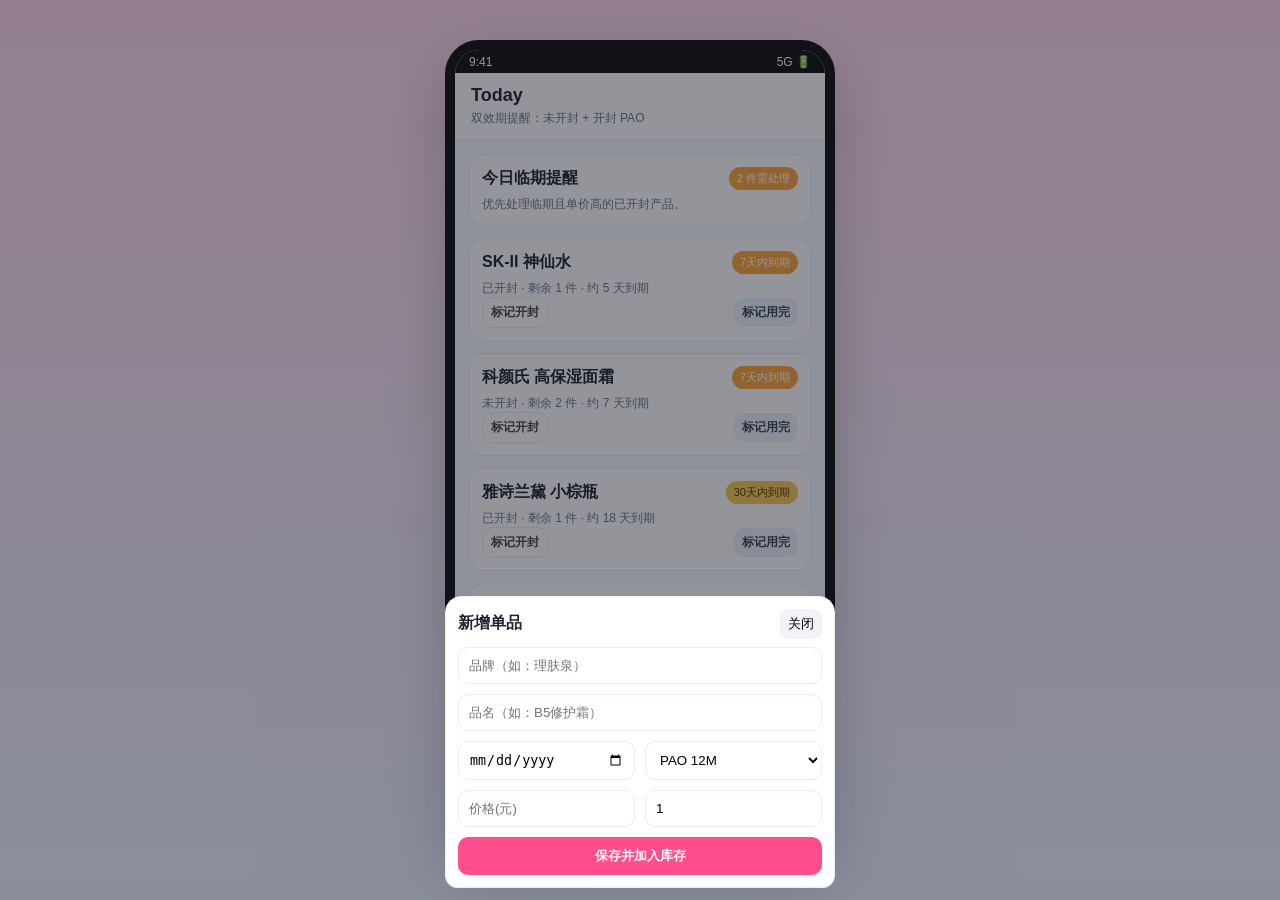
==== mobile_preview.html @ 78431a1c "Auto-open add-item modal on page load for faster interaction testing" ====
<!doctype html>
<html lang="zh-CN">
<head>
  <meta charset="UTF-8" />
  <meta name="viewport" content="width=device-width, initial-scale=1" />
  <title>美妆囤货效期管理 - 可交互预览</title>
  <style>
    :root{--bg:#f6f7fb;--card:#fff;--text:#1f2430;--muted:#697286;--pri:#ff4d8d;--line:#e9edf5;--warn:#ffa439;--danger:#ff4b55}
    *{box-sizing:border-box} body{margin:0;font-family:-apple-system,BlinkMacSystemFont,"PingFang SC","Segoe UI",sans-serif;background:linear-gradient(180deg,#ffd7e8,#eef2ff);min-height:100vh;display:grid;place-items:center;padding:20px;color:var(--text)}
    .phone{width:390px;max-width:100%;height:820px;border:10px solid #111;border-radius:34px;background:var(--bg);box-shadow:0 20px 60px rgba(0,0,0,.2);overflow:hidden;display:flex;flex-direction:column}
    .status{height:28px;background:#111;color:#fff;font-size:12px;display:flex;justify-content:space-between;align-items:center;padding:0 14px}
    .header{background:#fff;padding:12px 16px;border-bottom:1px solid var(--line)} .header h1{margin:0;font-size:18px}.header p{margin:4px 0 0;color:var(--muted);font-size:12px}
    .content{flex:1;overflow:auto;padding:14px 14px 90px}.screen.hidden{display:none}
    .card{background:var(--card);border:1px solid var(--line);border-radius:14px;padding:12px;margin-bottom:12px}
    .row{display:flex;justify-content:space-between;gap:8px;align-items:center}.muted{color:var(--muted);font-size:12px;margin:6px 0 0}
    .pill{font-size:11px;border-radius:999px;padding:4px 8px;color:#fff}.p0{background:var(--danger)}.p1{background:var(--warn)}.p2{background:#f7c553;color:#4b3a00}
    .btn{border:0;border-radius:10px;padding:10px 12px;cursor:pointer;font-weight:600;background:var(--pri);color:#fff}.btn.secondary{background:#eef1fa;color:#394355}.btn.ghost{background:#fff;color:#444;border:1px solid var(--line)}.btn.small{padding:6px 8px;font-size:12px}
    form{display:grid;gap:10px} input,select{width:100%;padding:10px;border:1px solid var(--line);border-radius:10px;background:#fff} .grid2{display:grid;grid-template-columns:1fr 1fr;gap:10px}
    .tabs{display:grid;grid-template-columns:repeat(4,1fr);border-top:1px solid var(--line);background:#fff}.tab{border:0;background:transparent;padding:10px 4px 12px;color:#7e879b;cursor:pointer}.tab.active{color:var(--pri);font-weight:700}
    .toast{position:absolute;left:50%;transform:translateX(-50%);bottom:92px;background:#121725;color:#fff;padding:8px 12px;border-radius:999px;font-size:12px;opacity:0;transition:.2s;pointer-events:none}.toast.show{opacity:1}
    .wrap{position:relative;height:100%}
    .modal{position:fixed;inset:0;background:rgba(17,22,34,.45);display:flex;align-items:flex-end;justify-content:center;padding:12px;z-index:20}
    .modal.hidden{display:none}
    .sheet{width:100%;max-width:390px;background:#fff;border-radius:16px 16px 12px 12px;padding:12px;border:1px solid var(--line)}
    .sheet-head{display:flex;justify-content:space-between;align-items:center;margin-bottom:8px}
    .x{border:0;background:#f1f3f8;border-radius:8px;padding:6px 8px;cursor:pointer}
  </style>
</head>
<body>
  <div class="phone">
    <div class="status"><span>9:41</span><span>5G 🔋</span></div>
    <header class="header"><h1 id="title">Today</h1><p id="subtitle">双效期提醒：未开封 + 开封 PAO</p></header>
    <div class="wrap">
      <main class="content">
        <section id="today" class="screen">
          <div class="card"><div class="row"><strong>今日临期提醒</strong><span class="pill p1" id="todayBadge">2 件需处理</span></div><p class="muted">优先处理临期且单价高的已开封产品。</p></div>
          <div id="priorityList"></div>
          <div class="card row"><button class="btn" id="quickAdd">+ 新增单品</button><button class="btn secondary" id="quickOpen">一键标记开封</button></div>
        </section>
        <section id="stock" class="screen hidden"><div id="stockList"></div></section>
        <section id="stats" class="screen hidden">
          <div class="card row"><span>本月预计过期金额</span><strong id="lossValue">¥0</strong></div>
          <div class="card row"><span>库存总件数</span><strong id="countValue">0</strong></div>
          <div class="card row"><span>已开封占比</span><strong id="openRate">0%</strong></div>
        </section>
        <section id="me" class="screen hidden"><div class="card"><strong>提醒策略</strong><p class="muted">未开封：60/30/7天；开封后：30/14/3天。</p><button class="btn ghost small">导出CSV（高级）</button></div></section>
      </main>
      <div class="toast" id="toast"></div>

      <div id="addModal" class="modal hidden" aria-hidden="true">
        <div class="sheet">
          <div class="sheet-head"><strong>新增单品</strong><button class="x" id="closeModal" type="button">关闭</button></div>
          <form id="addForm">
            <input name="brand" placeholder="品牌（如：理肤泉）" required />
            <input name="name" placeholder="品名（如：B5修护霜）" required />
            <div class="grid2"><input name="expiry" type="date" required /><select name="pao"><option value="6">PAO 6M</option><option value="12" selected>PAO 12M</option><option value="24">PAO 24M</option></select></div>
            <div class="grid2"><input name="price" type="number" min="0" placeholder="价格(元)" /><input name="qty" type="number" min="1" value="1" /></div>
            <button class="btn" type="submit">保存并加入库存</button>
          </form>
        </div>
      </div>
    </div>
    <nav class="tabs">
      <button class="tab active" data-target="today">Today</button>
      <button class="tab" data-target="stock">库存</button>
      <button class="tab" data-target="stats">统计</button>
      <button class="tab" data-target="me">我的</button>
    </nav>
  </div>

<script>
(() => {
  const state = {
    items: [
      {id:1,brand:'SK-II',name:'神仙水',days:5,opened:true,price:1540,qty:1},
      {id:2,brand:'雅诗兰黛',name:'小棕瓶',days:18,opened:true,price:980,qty:1},
      {id:3,brand:'科颜氏',name:'高保湿面霜',days:7,opened:false,price:420,qty:2}
    ],
    nextId: 4
  };

  const screens=[...document.querySelectorAll('.screen')];
  const tabs=[...document.querySelectorAll('.tab')];
  const title=document.getElementById('title');
  const subtitle=document.getElementById('subtitle');
  const map={today:['Today','双效期提醒：未开封 + 开封 PAO'],stock:['库存','按状态筛选：未开封 / 已开封 / 临期'],stats:['统计','追踪过期损耗与消耗效率'],me:['我的','提醒策略、导出、会员']};

  const toast=(msg)=>{const t=document.getElementById('toast');t.textContent=msg;t.classList.add('show');setTimeout(()=>t.classList.remove('show'),1400)};

  const level=(d)=>d<=0?'p0':(d<=7?'p1':'p2');
  const levelText=(d)=>d<=0?'已过期':(d<=7?'7天内到期':'30天内到期');

  function openScreen(id){
    screens.forEach(s=>s.classList.toggle('hidden',s.id!==id));
    tabs.forEach(t=>t.classList.toggle('active',t.dataset.target===id));
    title.textContent=map[id][0]; subtitle.textContent=map[id][1];
  }

  const addModal=document.getElementById('addModal');
  const showAddModal=()=>{addModal.classList.remove('hidden'); addModal.setAttribute('aria-hidden','false');};
  const hideAddModal=()=>{addModal.classList.add('hidden'); addModal.setAttribute('aria-hidden','true');};

  function render(){
    const sorted=[...state.items].sort((a,b)=>a.days-b.days||b.price-a.price);
    document.getElementById('priorityList').innerHTML=sorted.slice(0,3).map(i=>`
      <article class="card" data-id="${i.id}">
        <div class="row"><strong>${i.brand} ${i.name}</strong><span class="pill ${level(i.days)}">${levelText(i.days)}</span></div>
        <p class="muted">${i.opened?'已开封':'未开封'} · 剩余 ${i.qty} 件 · 约 ${i.days} 天到期</p>
        <div class="row"><button class="btn ghost small" data-action="open" data-id="${i.id}">标记开封</button><button class="btn secondary small" data-action="used" data-id="${i.id}">标记用完</button></div>
      </article>
    `).join('');

    document.getElementById('stockList').innerHTML=sorted.map(i=>`
      <article class="card row"><div><strong>${i.brand} ${i.name}</strong><p class="muted">${i.opened?'已开封':'未开封'} · ${i.qty} 件 · ¥${i.price}</p></div><span class="pill ${level(i.days)}">${Math.max(i.days,0)}天</span></article>
    `).join('');

    const total=state.items.reduce((s,i)=>s+i.qty,0);
    const opened=state.items.filter(i=>i.opened).length;
    const loss=state.items.filter(i=>i.days<=7).reduce((s,i)=>s+i.price,0);
    document.getElementById('todayBadge').textContent=`${state.items.filter(i=>i.days<=7).length} 件需处理`;
    document.getElementById('lossValue').textContent=`¥${loss}`;
    document.getElementById('countValue').textContent=String(total);
    document.getElementById('openRate').textContent=state.items.length?`${Math.round((opened/state.items.length)*100)}%`:'0%';
  }

  tabs.forEach(t=>t.addEventListener('click',()=>openScreen(t.dataset.target)));

  document.getElementById('priorityList').addEventListener('click',(e)=>{
    const btn=e.target.closest('button[data-action]');
    if(!btn) return;
    const id=Number(btn.dataset.id);
    const idx=state.items.findIndex(i=>i.id===id);
    if(idx<0) return;
    if(btn.dataset.action==='open'){
      state.items[idx].opened=true;
      state.items[idx].days=Math.max(state.items[idx].days-3,1);
      toast(`已标记开封：${state.items[idx].name}`);
    }else{
      const name=state.items[idx].name;
      state.items.splice(idx,1);
      toast(`已记录空瓶：${name}`);
    }
    render();
  });

  document.getElementById('quickAdd').addEventListener('click',showAddModal);
  document.getElementById('closeModal').addEventListener('click',hideAddModal);
  addModal.addEventListener('click',(e)=>{ if(e.target===addModal) hideAddModal(); });
  document.getElementById('quickOpen').addEventListener('click',()=>{
    if(!state.items.length) return toast('暂无库存可操作');
    state.items[0].opened=true; state.items[0].days=Math.max(state.items[0].days-3,1);
    toast(`已标记开封：${state.items[0].name}`); render();
  });

  document.getElementById('addForm').addEventListener('submit',(e)=>{
    e.preventDefault();
    const f=new FormData(e.target);
    state.items.unshift({id:state.nextId++,brand:String(f.get('brand')),name:String(f.get('name')),days:30,opened:false,price:Number(f.get('price')||0),qty:Number(f.get('qty')||1)});
    e.target.reset();
    hideAddModal(); openScreen('today'); render(); toast('保存成功，已加入库存');
  });

  render();
  showAddModal();
})();
</script>
</body>
</html>
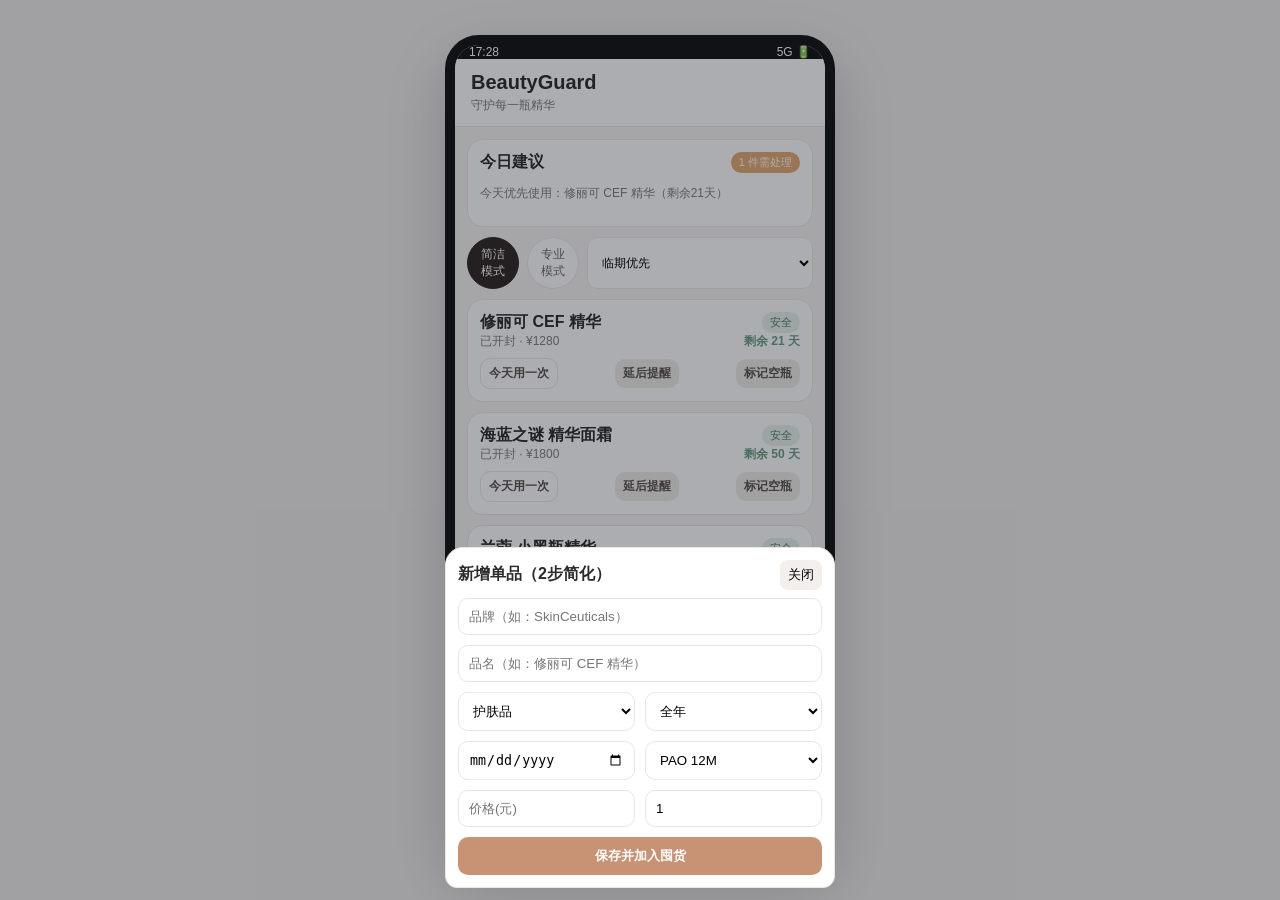
==== commit 4d14f65f: "Enhance interactive prototype with mode toggle, sorting, and action guidance" ====
--- a/mobile_preview.html
+++ b/mobile_preview.html
@@ -3,92 +3,118 @@
 <head>
   <meta charset="UTF-8" />
   <meta name="viewport" content="width=device-width, initial-scale=1" />
-  <title>美妆囤货效期管理 - 可交互预览</title>
+  <title>BeautyGuard - 交互原型 V2</title>
   <style>
-    :root{--bg:#f6f7fb;--card:#fff;--text:#1f2430;--muted:#697286;--pri:#ff4d8d;--line:#e9edf5;--warn:#ffa439;--danger:#ff4b55}
-    *{box-sizing:border-box} body{margin:0;font-family:-apple-system,BlinkMacSystemFont,"PingFang SC","Segoe UI",sans-serif;background:linear-gradient(180deg,#ffd7e8,#eef2ff);min-height:100vh;display:grid;place-items:center;padding:20px;color:var(--text)}
-    .phone{width:390px;max-width:100%;height:820px;border:10px solid #111;border-radius:34px;background:var(--bg);box-shadow:0 20px 60px rgba(0,0,0,.2);overflow:hidden;display:flex;flex-direction:column}
+    :root{--bg:#f7f4f2;--card:#fff;--text:#2b2b2b;--muted:#7f7b78;--pri:#c89274;--line:#ece6e2;--ok:#7dad8f;--warn:#e4a86f;--danger:#e15c52}
+    *{box-sizing:border-box} body{margin:0;font-family:-apple-system,BlinkMacSystemFont,"PingFang SC","Segoe UI",sans-serif;background:#efebe8;min-height:100vh;display:grid;place-items:center;padding:20px;color:var(--text)}
+    .phone{width:390px;max-width:100%;height:830px;border-radius:34px;border:10px solid #111;background:var(--bg);overflow:hidden;display:flex;flex-direction:column;box-shadow:0 24px 60px rgba(0,0,0,.18)}
     .status{height:28px;background:#111;color:#fff;font-size:12px;display:flex;justify-content:space-between;align-items:center;padding:0 14px}
-    .header{background:#fff;padding:12px 16px;border-bottom:1px solid var(--line)} .header h1{margin:0;font-size:18px}.header p{margin:4px 0 0;color:var(--muted);font-size:12px}
-    .content{flex:1;overflow:auto;padding:14px 14px 90px}.screen.hidden{display:none}
-    .card{background:var(--card);border:1px solid var(--line);border-radius:14px;padding:12px;margin-bottom:12px}
-    .row{display:flex;justify-content:space-between;gap:8px;align-items:center}.muted{color:var(--muted);font-size:12px;margin:6px 0 0}
-    .pill{font-size:11px;border-radius:999px;padding:4px 8px;color:#fff}.p0{background:var(--danger)}.p1{background:var(--warn)}.p2{background:#f7c553;color:#4b3a00}
-    .btn{border:0;border-radius:10px;padding:10px 12px;cursor:pointer;font-weight:600;background:var(--pri);color:#fff}.btn.secondary{background:#eef1fa;color:#394355}.btn.ghost{background:#fff;color:#444;border:1px solid var(--line)}.btn.small{padding:6px 8px;font-size:12px}
+    .header{padding:12px 16px;background:#fff;border-bottom:1px solid var(--line)} .header h1{margin:0;font-size:20px}.header p{margin:3px 0 0;color:var(--muted);font-size:12px}
+    .content{flex:1;overflow:auto;padding:12px 12px 90px}.screen.hidden{display:none}
+    .card{background:var(--card);border:1px solid var(--line);border-radius:16px;padding:12px;margin-bottom:10px}
+    .row{display:flex;justify-content:space-between;align-items:center;gap:8px}.muted{color:var(--muted);font-size:12px}.title{font-weight:700;font-size:18px}
+    .pill{font-size:11px;border-radius:999px;padding:3px 8px;background:#f3ece7}.p0{color:#fff;background:var(--danger)}.p1{color:#fff;background:var(--warn)}.p2{background:#e8f1ea;color:#4e7f62}
+    .toolbar{display:flex;gap:8px;margin-bottom:10px}.chip{border:1px solid var(--line);background:#fff;color:#6f6a66;padding:8px 10px;border-radius:999px;font-size:12px;cursor:pointer}.chip.active{background:#2f2624;color:#fff;border-color:#2f2624}
+    .select{border:1px solid var(--line);background:#fff;border-radius:10px;padding:8px 10px;font-size:12px}
+    .prog{height:6px;background:#ece8e5;border-radius:999px;overflow:hidden;margin-top:6px}.bar{height:100%;background:#82ad91}
+    .btn{border:0;border-radius:10px;padding:10px 12px;cursor:pointer;font-weight:600;background:var(--pri);color:#fff}.btn.secondary{background:#f1ece8;color:#5a514b}.btn.ghost{background:#fff;color:#5a514b;border:1px solid var(--line)}.btn.small{padding:6px 8px;font-size:12px}
+    .tabs{display:grid;grid-template-columns:repeat(4,1fr);border-top:1px solid var(--line);background:#fff}.tab{border:0;background:transparent;padding:10px 4px 12px;color:#8a8581;cursor:pointer}.tab.active{color:#704d3b;font-weight:700}
+    .toast{position:absolute;left:50%;transform:translateX(-50%);bottom:92px;background:#151515;color:#fff;padding:8px 12px;border-radius:999px;font-size:12px;opacity:0;transition:.2s;pointer-events:none}.toast.show{opacity:1}
+    .wrap{position:relative;height:100%}
+    .modal{position:fixed;inset:0;background:rgba(17,22,34,.35);display:flex;align-items:flex-end;justify-content:center;padding:12px;z-index:20}.modal.hidden{display:none}
+    .sheet{width:100%;max-width:390px;background:#fff;border-radius:18px 18px 12px 12px;padding:12px;border:1px solid var(--line)}
+    .sheet-head{display:flex;justify-content:space-between;align-items:center;margin-bottom:8px}.x{border:0;background:#f3efec;border-radius:8px;padding:6px 8px;cursor:pointer}
     form{display:grid;gap:10px} input,select{width:100%;padding:10px;border:1px solid var(--line);border-radius:10px;background:#fff} .grid2{display:grid;grid-template-columns:1fr 1fr;gap:10px}
-    .tabs{display:grid;grid-template-columns:repeat(4,1fr);border-top:1px solid var(--line);background:#fff}.tab{border:0;background:transparent;padding:10px 4px 12px;color:#7e879b;cursor:pointer}.tab.active{color:var(--pri);font-weight:700}
-    .toast{position:absolute;left:50%;transform:translateX(-50%);bottom:92px;background:#121725;color:#fff;padding:8px 12px;border-radius:999px;font-size:12px;opacity:0;transition:.2s;pointer-events:none}.toast.show{opacity:1}
-    .wrap{position:relative;height:100%}
-    .modal{position:fixed;inset:0;background:rgba(17,22,34,.45);display:flex;align-items:flex-end;justify-content:center;padding:12px;z-index:20}
-    .modal.hidden{display:none}
-    .sheet{width:100%;max-width:390px;background:#fff;border-radius:16px 16px 12px 12px;padding:12px;border:1px solid var(--line)}
-    .sheet-head{display:flex;justify-content:space-between;align-items:center;margin-bottom:8px}
-    .x{border:0;background:#f1f3f8;border-radius:8px;padding:6px 8px;cursor:pointer}
   </style>
 </head>
 <body>
   <div class="phone">
-    <div class="status"><span>9:41</span><span>5G 🔋</span></div>
-    <header class="header"><h1 id="title">Today</h1><p id="subtitle">双效期提醒：未开封 + 开封 PAO</p></header>
+    <div class="status"><span>17:28</span><span>5G 🔋</span></div>
+    <header class="header"><h1 id="title">BeautyGuard</h1><p id="subtitle">守护每一瓶精华</p></header>
     <div class="wrap">
       <main class="content">
         <section id="today" class="screen">
-          <div class="card"><div class="row"><strong>今日临期提醒</strong><span class="pill p1" id="todayBadge">2 件需处理</span></div><p class="muted">优先处理临期且单价高的已开封产品。</p></div>
+          <div class="card">
+            <div class="row"><strong>今日建议</strong><span class="pill p1" id="todayBadge">0 件需处理</span></div>
+            <p class="muted" id="todayAdvice">优先使用临期且已开封产品，避免浪费。</p>
+          </div>
+
+          <div class="toolbar">
+            <button class="chip active" data-mode="simple">简洁模式</button>
+            <button class="chip" data-mode="pro">专业模式</button>
+            <select id="sortBy" class="select">
+              <option value="expiry">临期优先</option>
+              <option value="price">价格优先</option>
+              <option value="recent">最近开封</option>
+            </select>
+          </div>
+
           <div id="priorityList"></div>
           <div class="card row"><button class="btn" id="quickAdd">+ 新增单品</button><button class="btn secondary" id="quickOpen">一键标记开封</button></div>
         </section>
+
         <section id="stock" class="screen hidden"><div id="stockList"></div></section>
+
         <section id="stats" class="screen hidden">
           <div class="card row"><span>本月预计过期金额</span><strong id="lossValue">¥0</strong></div>
           <div class="card row"><span>库存总件数</span><strong id="countValue">0</strong></div>
           <div class="card row"><span>已开封占比</span><strong id="openRate">0%</strong></div>
+          <div class="card row"><span>本月已规避浪费</span><strong id="savedValue">¥0</strong></div>
         </section>
-        <section id="me" class="screen hidden"><div class="card"><strong>提醒策略</strong><p class="muted">未开封：60/30/7天；开封后：30/14/3天。</p><button class="btn ghost small">导出CSV（高级）</button></div></section>
+
+        <section id="me" class="screen hidden">
+          <div class="card"><strong>提醒策略</strong><p class="muted">P0 强提醒；P1 每日一次；P2 每周一次；P3 仅站内。</p><button class="btn ghost small">导出 CSV（高级）</button></div>
+        </section>
       </main>
       <div class="toast" id="toast"></div>
 
       <div id="addModal" class="modal hidden" aria-hidden="true">
         <div class="sheet">
-          <div class="sheet-head"><strong>新增单品</strong><button class="x" id="closeModal" type="button">关闭</button></div>
+          <div class="sheet-head"><strong>新增单品（2步简化）</strong><button class="x" id="closeModal" type="button">关闭</button></div>
           <form id="addForm">
-            <input name="brand" placeholder="品牌（如：理肤泉）" required />
-            <input name="name" placeholder="品名（如：B5修护霜）" required />
+            <input name="brand" placeholder="品牌（如：SkinCeuticals）" required />
+            <input name="name" placeholder="品名（如：修丽可 CEF 精华）" required />
+            <div class="grid2"><select name="category"><option>护肤品</option><option>彩妆</option><option>防晒</option></select><select name="season"><option value="all">全年</option><option value="summer">夏季</option><option value="winter">冬季</option></select></div>
             <div class="grid2"><input name="expiry" type="date" required /><select name="pao"><option value="6">PAO 6M</option><option value="12" selected>PAO 12M</option><option value="24">PAO 24M</option></select></div>
             <div class="grid2"><input name="price" type="number" min="0" placeholder="价格(元)" /><input name="qty" type="number" min="1" value="1" /></div>
-            <button class="btn" type="submit">保存并加入库存</button>
+            <button class="btn" type="submit">保存并加入囤货</button>
           </form>
         </div>
       </div>
     </div>
+
     <nav class="tabs">
-      <button class="tab active" data-target="today">Today</button>
-      <button class="tab" data-target="stock">库存</button>
-      <button class="tab" data-target="stats">统计</button>
-      <button class="tab" data-target="me">我的</button>
+      <button class="tab active" data-target="today">囤货</button>
+      <button class="tab" data-target="stock">使用</button>
+      <button class="tab" data-target="stats">空瓶</button>
+      <button class="tab" data-target="me">设置</button>
     </nav>
   </div>
 
 <script>
 (() => {
   const state = {
-    items: [
-      {id:1,brand:'SK-II',name:'神仙水',days:5,opened:true,price:1540,qty:1},
-      {id:2,brand:'雅诗兰黛',name:'小棕瓶',days:18,opened:true,price:980,qty:1},
-      {id:3,brand:'科颜氏',name:'高保湿面霜',days:7,opened:false,price:420,qty:2}
+    mode:'simple',
+    items:[
+      {id:1,brand:'修丽可',name:'CEF 精华',days:21,opened:true,price:1280,qty:1,pao:6,unopenedDays:80,lastUsed:1,season:'all'},
+      {id:2,brand:'兰蔻',name:'小黑瓶精华',days:59,opened:true,price:980,qty:1,pao:6,unopenedDays:120,lastUsed:2,season:'all'},
+      {id:3,brand:'海蓝之谜',name:'精华面霜',days:50,opened:true,price:1800,qty:1,pao:12,unopenedDays:310,lastUsed:3,season:'winter'},
+      {id:4,brand:'YSL',name:'恒久粉底液',days:64,opened:false,price:620,qty:1,pao:12,unopenedDays:240,lastUsed:999,season:'all'}
     ],
-    nextId: 4
+    nextId:5
   };
 
   const screens=[...document.querySelectorAll('.screen')];
   const tabs=[...document.querySelectorAll('.tab')];
+  const modeChips=[...document.querySelectorAll('[data-mode]')];
+  const sortBy=document.getElementById('sortBy');
+  const toast=(msg)=>{const t=document.getElementById('toast');t.textContent=msg;t.classList.add('show');setTimeout(()=>t.classList.remove('show'),1400)};
+  const level=(d)=>d<=7?'p1':'p2';
+  const levelText=(d)=>d<=7?'临期':'安全';
+
+  const map={today:['BeautyGuard','守护每一瓶精华'],stock:['使用日志','按最近使用排序'],stats:['空瓶记录','回购洞察与省钱统计'],me:['设置','提醒策略与高级功能']};
   const title=document.getElementById('title');
   const subtitle=document.getElementById('subtitle');
-  const map={today:['Today','双效期提醒：未开封 + 开封 PAO'],stock:['库存','按状态筛选：未开封 / 已开封 / 临期'],stats:['统计','追踪过期损耗与消耗效率'],me:['我的','提醒策略、导出、会员']};
-
-  const toast=(msg)=>{const t=document.getElementById('toast');t.textContent=msg;t.classList.add('show');setTimeout(()=>t.classList.remove('show'),1400)};
-
-  const level=(d)=>d<=0?'p0':(d<=7?'p1':'p2');
-  const levelText=(d)=>d<=0?'已过期':(d<=7?'7天内到期':'30天内到期');
 
   function openScreen(id){
     screens.forEach(s=>s.classList.toggle('hidden',s.id!==id));
@@ -96,68 +122,83 @@
     title.textContent=map[id][0]; subtitle.textContent=map[id][1];
   }
 
+  function getSorted(items){
+    const s=sortBy.value;
+    return [...items].sort((a,b)=>{
+      if(s==='price') return b.price-a.price;
+      if(s==='recent') return a.lastUsed-b.lastUsed;
+      return a.days-b.days || b.price-a.price;
+    });
+  }
+
+  function render(){
+    const sorted=getSorted(state.items);
+    const top=sorted[0];
+    document.getElementById('todayBadge').textContent=`${sorted.filter(i=>i.days<=30).length} 件需处理`;
+    document.getElementById('todayAdvice').textContent=top?`今天优先使用：${top.brand} ${top.name}（剩余${top.days}天）`:'暂无库存';
+
+    document.getElementById('priorityList').innerHTML=sorted.map(i=>`
+      <article class="card">
+        <div class="row"><strong>${i.brand} ${i.name}</strong><span class="pill ${level(i.days)}">${levelText(i.days)}</span></div>
+        <div class="row muted"><span>${i.opened?'已开封':'未开封'} · ¥${i.price}</span><strong style="color:#6b9d80">剩余 ${i.days} 天</strong></div>
+        ${state.mode==='pro' ? `<div class="muted">PAO：${i.pao}个月<div class="prog"><div class="bar" style="width:${Math.max(5,100-(i.days*1.2))}%"></div></div>未开封：${i.unopenedDays}天<div class="prog"><div class="bar" style="width:${Math.max(5,100-(i.unopenedDays*0.25))}%"></div></div></div>` : ''}
+        <div class="row" style="margin-top:8px"><button class="btn ghost small" data-action="use" data-id="${i.id}">今天用一次</button><button class="btn secondary small" data-action="delay" data-id="${i.id}">延后提醒</button><button class="btn secondary small" data-action="used" data-id="${i.id}">标记空瓶</button></div>
+      </article>
+    `).join('');
+
+    document.getElementById('stockList').innerHTML=sorted.map(i=>`
+      <article class="card row"><div><strong>${i.brand} ${i.name}</strong><p class="muted">最近使用：${i.lastUsed===999?'从未':`${i.lastUsed}天前`}</p></div><span class="pill ${level(i.days)}">${i.days}天</span></article>
+    `).join('');
+
+    const total=state.items.reduce((s,i)=>s+i.qty,0);
+    const opened=state.items.filter(i=>i.opened).length;
+    const loss=state.items.filter(i=>i.days<=30).reduce((s,i)=>s+i.price*0.2,0);
+    const saved=state.items.filter(i=>i.lastUsed<=3).reduce((s,i)=>s+i.price*0.1,0);
+    document.getElementById('countValue').textContent=String(total);
+    document.getElementById('openRate').textContent=state.items.length?`${Math.round((opened/state.items.length)*100)}%`:'0%';
+    document.getElementById('lossValue').textContent=`¥${Math.round(loss)}`;
+    document.getElementById('savedValue').textContent=`¥${Math.round(saved)}`;
+  }
+
+  document.getElementById('priorityList').addEventListener('click',(e)=>{
+    const btn=e.target.closest('button[data-action]'); if(!btn) return;
+    const id=Number(btn.dataset.id); const idx=state.items.findIndex(i=>i.id===id); if(idx<0) return;
+    const item=state.items[idx];
+    if(btn.dataset.action==='use'){ item.lastUsed=0; item.days=Math.max(item.days-1,1); toast(`已记录使用：${item.name}`); }
+    if(btn.dataset.action==='delay'){ item.days+=3; toast(`已延后提醒：${item.name}`); }
+    if(btn.dataset.action==='used'){ state.items.splice(idx,1); toast(`已加入空瓶：${item.name}`); }
+    render();
+  });
+
+  modeChips.forEach(chip=>chip.addEventListener('click',()=>{
+    state.mode=chip.dataset.mode;
+    modeChips.forEach(c=>c.classList.toggle('active',c===chip));
+    render();
+  }));
+  sortBy.addEventListener('change',render);
+
+  tabs.forEach(t=>t.addEventListener('click',()=>openScreen(t.dataset.target)));
+
   const addModal=document.getElementById('addModal');
   const showAddModal=()=>{addModal.classList.remove('hidden'); addModal.setAttribute('aria-hidden','false');};
   const hideAddModal=()=>{addModal.classList.add('hidden'); addModal.setAttribute('aria-hidden','true');};
-
-  function render(){
-    const sorted=[...state.items].sort((a,b)=>a.days-b.days||b.price-a.price);
-    document.getElementById('priorityList').innerHTML=sorted.slice(0,3).map(i=>`
-      <article class="card" data-id="${i.id}">
-        <div class="row"><strong>${i.brand} ${i.name}</strong><span class="pill ${level(i.days)}">${levelText(i.days)}</span></div>
-        <p class="muted">${i.opened?'已开封':'未开封'} · 剩余 ${i.qty} 件 · 约 ${i.days} 天到期</p>
-        <div class="row"><button class="btn ghost small" data-action="open" data-id="${i.id}">标记开封</button><button class="btn secondary small" data-action="used" data-id="${i.id}">标记用完</button></div>
-      </article>
-    `).join('');
-
-    document.getElementById('stockList').innerHTML=sorted.map(i=>`
-      <article class="card row"><div><strong>${i.brand} ${i.name}</strong><p class="muted">${i.opened?'已开封':'未开封'} · ${i.qty} 件 · ¥${i.price}</p></div><span class="pill ${level(i.days)}">${Math.max(i.days,0)}天</span></article>
-    `).join('');
-
-    const total=state.items.reduce((s,i)=>s+i.qty,0);
-    const opened=state.items.filter(i=>i.opened).length;
-    const loss=state.items.filter(i=>i.days<=7).reduce((s,i)=>s+i.price,0);
-    document.getElementById('todayBadge').textContent=`${state.items.filter(i=>i.days<=7).length} 件需处理`;
-    document.getElementById('lossValue').textContent=`¥${loss}`;
-    document.getElementById('countValue').textContent=String(total);
-    document.getElementById('openRate').textContent=state.items.length?`${Math.round((opened/state.items.length)*100)}%`:'0%';
-  }
-
-  tabs.forEach(t=>t.addEventListener('click',()=>openScreen(t.dataset.target)));
-
-  document.getElementById('priorityList').addEventListener('click',(e)=>{
-    const btn=e.target.closest('button[data-action]');
-    if(!btn) return;
-    const id=Number(btn.dataset.id);
-    const idx=state.items.findIndex(i=>i.id===id);
-    if(idx<0) return;
-    if(btn.dataset.action==='open'){
-      state.items[idx].opened=true;
-      state.items[idx].days=Math.max(state.items[idx].days-3,1);
-      toast(`已标记开封：${state.items[idx].name}`);
-    }else{
-      const name=state.items[idx].name;
-      state.items.splice(idx,1);
-      toast(`已记录空瓶：${name}`);
-    }
-    render();
-  });
-
   document.getElementById('quickAdd').addEventListener('click',showAddModal);
   document.getElementById('closeModal').addEventListener('click',hideAddModal);
   addModal.addEventListener('click',(e)=>{ if(e.target===addModal) hideAddModal(); });
   document.getElementById('quickOpen').addEventListener('click',()=>{
     if(!state.items.length) return toast('暂无库存可操作');
-    state.items[0].opened=true; state.items[0].days=Math.max(state.items[0].days-3,1);
-    toast(`已标记开封：${state.items[0].name}`); render();
+    const i=state.items[0]; i.opened=true; i.days=Math.max(i.days-3,1); i.lastUsed=0; toast(`已标记开封：${i.name}`); render();
   });
 
   document.getElementById('addForm').addEventListener('submit',(e)=>{
     e.preventDefault();
     const f=new FormData(e.target);
-    state.items.unshift({id:state.nextId++,brand:String(f.get('brand')),name:String(f.get('name')),days:30,opened:false,price:Number(f.get('price')||0),qty:Number(f.get('qty')||1)});
-    e.target.reset();
-    hideAddModal(); openScreen('today'); render(); toast('保存成功，已加入库存');
+    state.items.unshift({
+      id:state.nextId++, brand:String(f.get('brand')), name:String(f.get('name')),
+      days:30, opened:true, price:Number(f.get('price')||0), qty:Number(f.get('qty')||1),
+      pao:Number(f.get('pao')||12), unopenedDays:180, lastUsed:0, season:String(f.get('season')||'all')
+    });
+    e.target.reset(); hideAddModal(); openScreen('today'); render(); toast('保存成功，已加入囤货');
   });
 
   render();
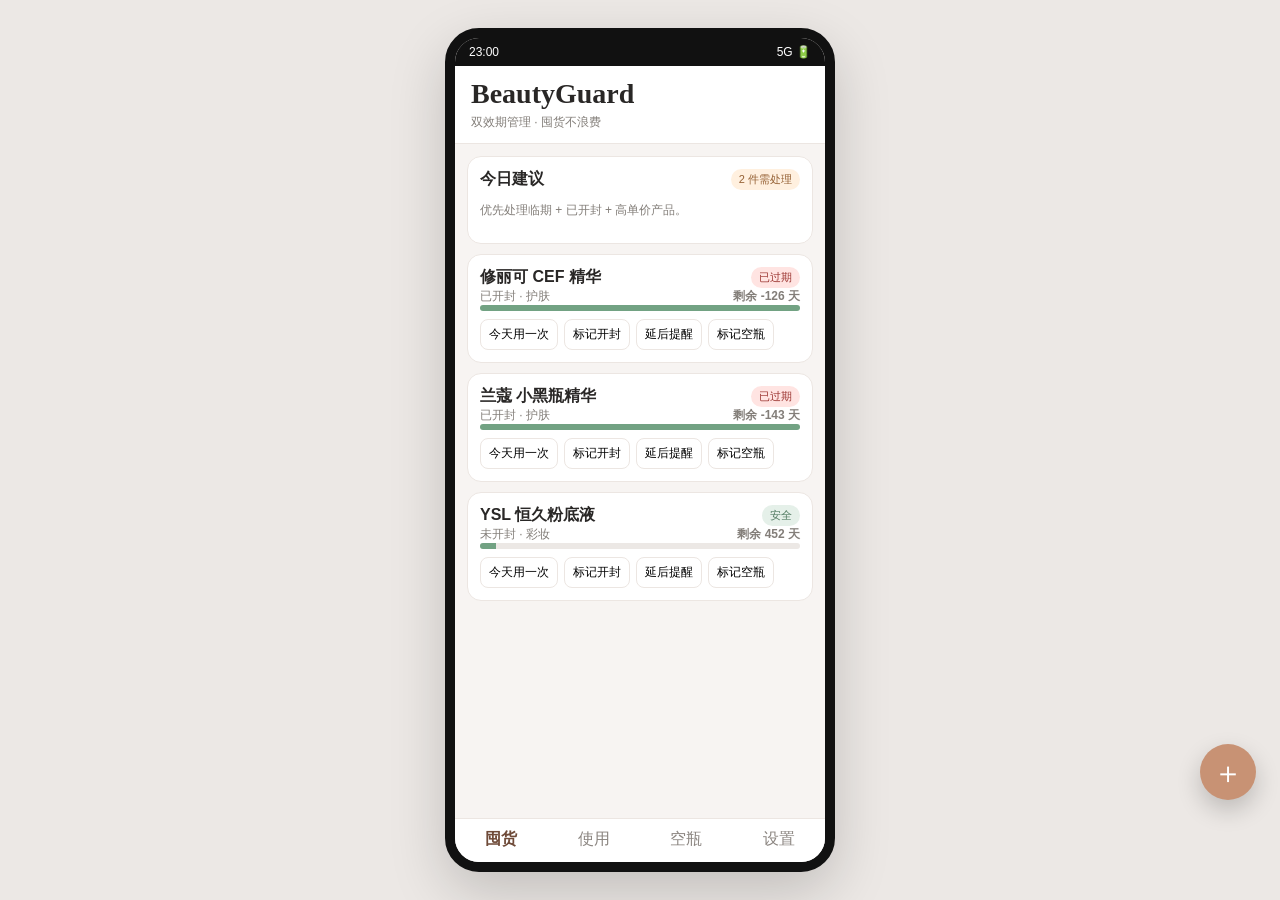
==== commit ae33ff1c: "Build engineering MVP app from prototype with modular frontend code" ====
--- a/mobile_preview.html
+++ b/mobile_preview.html
@@ -3,207 +3,80 @@
 <head>
   <meta charset="UTF-8" />
   <meta name="viewport" content="width=device-width, initial-scale=1" />
-  <title>BeautyGuard - 交互原型 V2</title>
-  <style>
-    :root{--bg:#f7f4f2;--card:#fff;--text:#2b2b2b;--muted:#7f7b78;--pri:#c89274;--line:#ece6e2;--ok:#7dad8f;--warn:#e4a86f;--danger:#e15c52}
-    *{box-sizing:border-box} body{margin:0;font-family:-apple-system,BlinkMacSystemFont,"PingFang SC","Segoe UI",sans-serif;background:#efebe8;min-height:100vh;display:grid;place-items:center;padding:20px;color:var(--text)}
-    .phone{width:390px;max-width:100%;height:830px;border-radius:34px;border:10px solid #111;background:var(--bg);overflow:hidden;display:flex;flex-direction:column;box-shadow:0 24px 60px rgba(0,0,0,.18)}
-    .status{height:28px;background:#111;color:#fff;font-size:12px;display:flex;justify-content:space-between;align-items:center;padding:0 14px}
-    .header{padding:12px 16px;background:#fff;border-bottom:1px solid var(--line)} .header h1{margin:0;font-size:20px}.header p{margin:3px 0 0;color:var(--muted);font-size:12px}
-    .content{flex:1;overflow:auto;padding:12px 12px 90px}.screen.hidden{display:none}
-    .card{background:var(--card);border:1px solid var(--line);border-radius:16px;padding:12px;margin-bottom:10px}
-    .row{display:flex;justify-content:space-between;align-items:center;gap:8px}.muted{color:var(--muted);font-size:12px}.title{font-weight:700;font-size:18px}
-    .pill{font-size:11px;border-radius:999px;padding:3px 8px;background:#f3ece7}.p0{color:#fff;background:var(--danger)}.p1{color:#fff;background:var(--warn)}.p2{background:#e8f1ea;color:#4e7f62}
-    .toolbar{display:flex;gap:8px;margin-bottom:10px}.chip{border:1px solid var(--line);background:#fff;color:#6f6a66;padding:8px 10px;border-radius:999px;font-size:12px;cursor:pointer}.chip.active{background:#2f2624;color:#fff;border-color:#2f2624}
-    .select{border:1px solid var(--line);background:#fff;border-radius:10px;padding:8px 10px;font-size:12px}
-    .prog{height:6px;background:#ece8e5;border-radius:999px;overflow:hidden;margin-top:6px}.bar{height:100%;background:#82ad91}
-    .btn{border:0;border-radius:10px;padding:10px 12px;cursor:pointer;font-weight:600;background:var(--pri);color:#fff}.btn.secondary{background:#f1ece8;color:#5a514b}.btn.ghost{background:#fff;color:#5a514b;border:1px solid var(--line)}.btn.small{padding:6px 8px;font-size:12px}
-    .tabs{display:grid;grid-template-columns:repeat(4,1fr);border-top:1px solid var(--line);background:#fff}.tab{border:0;background:transparent;padding:10px 4px 12px;color:#8a8581;cursor:pointer}.tab.active{color:#704d3b;font-weight:700}
-    .toast{position:absolute;left:50%;transform:translateX(-50%);bottom:92px;background:#151515;color:#fff;padding:8px 12px;border-radius:999px;font-size:12px;opacity:0;transition:.2s;pointer-events:none}.toast.show{opacity:1}
-    .wrap{position:relative;height:100%}
-    .modal{position:fixed;inset:0;background:rgba(17,22,34,.35);display:flex;align-items:flex-end;justify-content:center;padding:12px;z-index:20}.modal.hidden{display:none}
-    .sheet{width:100%;max-width:390px;background:#fff;border-radius:18px 18px 12px 12px;padding:12px;border:1px solid var(--line)}
-    .sheet-head{display:flex;justify-content:space-between;align-items:center;margin-bottom:8px}.x{border:0;background:#f3efec;border-radius:8px;padding:6px 8px;cursor:pointer}
-    form{display:grid;gap:10px} input,select{width:100%;padding:10px;border:1px solid var(--line);border-radius:10px;background:#fff} .grid2{display:grid;grid-template-columns:1fr 1fr;gap:10px}
-  </style>
+  <title>BeautyGuard - 工程版</title>
+  <link rel="stylesheet" href="src/styles.css" />
 </head>
 <body>
   <div class="phone">
-    <div class="status"><span>17:28</span><span>5G 🔋</span></div>
-    <header class="header"><h1 id="title">BeautyGuard</h1><p id="subtitle">守护每一瓶精华</p></header>
-    <div class="wrap">
-      <main class="content">
-        <section id="today" class="screen">
-          <div class="card">
-            <div class="row"><strong>今日建议</strong><span class="pill p1" id="todayBadge">0 件需处理</span></div>
-            <p class="muted" id="todayAdvice">优先使用临期且已开封产品，避免浪费。</p>
-          </div>
+    <div class="status"><span id="clock">--:--</span><span>5G 🔋</span></div>
+    <header class="header">
+      <h1 id="title">BeautyGuard</h1>
+      <p id="subtitle">双效期管理 · 囤货不浪费</p>
+    </header>
 
-          <div class="toolbar">
-            <button class="chip active" data-mode="simple">简洁模式</button>
-            <button class="chip" data-mode="pro">专业模式</button>
-            <select id="sortBy" class="select">
-              <option value="expiry">临期优先</option>
-              <option value="price">价格优先</option>
-              <option value="recent">最近开封</option>
-            </select>
-          </div>
-
-          <div id="priorityList"></div>
-          <div class="card row"><button class="btn" id="quickAdd">+ 新增单品</button><button class="btn secondary" id="quickOpen">一键标记开封</button></div>
-        </section>
-
-        <section id="stock" class="screen hidden"><div id="stockList"></div></section>
-
-        <section id="stats" class="screen hidden">
-          <div class="card row"><span>本月预计过期金额</span><strong id="lossValue">¥0</strong></div>
-          <div class="card row"><span>库存总件数</span><strong id="countValue">0</strong></div>
-          <div class="card row"><span>已开封占比</span><strong id="openRate">0%</strong></div>
-          <div class="card row"><span>本月已规避浪费</span><strong id="savedValue">¥0</strong></div>
-        </section>
-
-        <section id="me" class="screen hidden">
-          <div class="card"><strong>提醒策略</strong><p class="muted">P0 强提醒；P1 每日一次；P2 每周一次；P3 仅站内。</p><button class="btn ghost small">导出 CSV（高级）</button></div>
-        </section>
-      </main>
-      <div class="toast" id="toast"></div>
-
-      <div id="addModal" class="modal hidden" aria-hidden="true">
-        <div class="sheet">
-          <div class="sheet-head"><strong>新增单品（2步简化）</strong><button class="x" id="closeModal" type="button">关闭</button></div>
-          <form id="addForm">
-            <input name="brand" placeholder="品牌（如：SkinCeuticals）" required />
-            <input name="name" placeholder="品名（如：修丽可 CEF 精华）" required />
-            <div class="grid2"><select name="category"><option>护肤品</option><option>彩妆</option><option>防晒</option></select><select name="season"><option value="all">全年</option><option value="summer">夏季</option><option value="winter">冬季</option></select></div>
-            <div class="grid2"><input name="expiry" type="date" required /><select name="pao"><option value="6">PAO 6M</option><option value="12" selected>PAO 12M</option><option value="24">PAO 24M</option></select></div>
-            <div class="grid2"><input name="price" type="number" min="0" placeholder="价格(元)" /><input name="qty" type="number" min="1" value="1" /></div>
-            <button class="btn" type="submit">保存并加入囤货</button>
-          </form>
-        </div>
-      </div>
-    </div>
+    <main class="content">
+      <section id="screen-inventory" class="screen"></section>
+      <section id="screen-usage" class="screen hidden"></section>
+      <section id="screen-empty" class="screen hidden"></section>
+      <section id="screen-settings" class="screen hidden"></section>
+    </main>
 
     <nav class="tabs">
-      <button class="tab active" data-target="today">囤货</button>
-      <button class="tab" data-target="stock">使用</button>
-      <button class="tab" data-target="stats">空瓶</button>
-      <button class="tab" data-target="me">设置</button>
+      <button class="tab active" data-screen="inventory">囤货</button>
+      <button class="tab" data-screen="usage">使用</button>
+      <button class="tab" data-screen="empty">空瓶</button>
+      <button class="tab" data-screen="settings">设置</button>
     </nav>
   </div>
 
-<script>
-(() => {
-  const state = {
-    mode:'simple',
-    items:[
-      {id:1,brand:'修丽可',name:'CEF 精华',days:21,opened:true,price:1280,qty:1,pao:6,unopenedDays:80,lastUsed:1,season:'all'},
-      {id:2,brand:'兰蔻',name:'小黑瓶精华',days:59,opened:true,price:980,qty:1,pao:6,unopenedDays:120,lastUsed:2,season:'all'},
-      {id:3,brand:'海蓝之谜',name:'精华面霜',days:50,opened:true,price:1800,qty:1,pao:12,unopenedDays:310,lastUsed:3,season:'winter'},
-      {id:4,brand:'YSL',name:'恒久粉底液',days:64,opened:false,price:620,qty:1,pao:12,unopenedDays:240,lastUsed:999,season:'all'}
-    ],
-    nextId:5
-  };
+  <button id="fab" class="fab" title="新增产品">＋</button>
 
-  const screens=[...document.querySelectorAll('.screen')];
-  const tabs=[...document.querySelectorAll('.tab')];
-  const modeChips=[...document.querySelectorAll('[data-mode]')];
-  const sortBy=document.getElementById('sortBy');
-  const toast=(msg)=>{const t=document.getElementById('toast');t.textContent=msg;t.classList.add('show');setTimeout(()=>t.classList.remove('show'),1400)};
-  const level=(d)=>d<=7?'p1':'p2';
-  const levelText=(d)=>d<=7?'临期':'安全';
+  <dialog id="productModal" class="modal">
+    <form id="productForm" method="dialog" class="form">
+      <div class="form-head">
+        <h3>新增产品</h3>
+        <button type="button" id="closeModal" class="ghost">关闭</button>
+      </div>
+      <label>品牌<input name="brand" required placeholder="如：SK-II" /></label>
+      <label>品名<input name="name" required placeholder="如：神仙水" /></label>
+      <div class="grid2">
+        <label>分类
+          <select name="category">
+            <option value="护肤">护肤</option>
+            <option value="彩妆">彩妆</option>
+            <option value="防晒">防晒</option>
+            <option value="身体">身体</option>
+          </select>
+        </label>
+        <label>季节
+          <select name="season">
+            <option value="all">全年</option>
+            <option value="summer">夏季</option>
+            <option value="winter">冬季</option>
+          </select>
+        </label>
+      </div>
+      <div class="grid2">
+        <label>购买日期<input name="purchaseDate" type="date" required /></label>
+        <label>未开封到期<input name="unopenedExpiry" type="date" required /></label>
+      </div>
+      <div class="grid2">
+        <label>是否已开封
+          <select name="opened"><option value="false">未开封</option><option value="true">已开封</option></select>
+        </label>
+        <label>PAO（月）
+          <select name="paoMonths"><option>6</option><option selected>12</option><option>24</option></select>
+        </label>
+      </div>
+      <div class="grid2">
+        <label>开封日期<input name="openedDate" type="date" /></label>
+        <label>价格（元）<input name="price" type="number" min="0" value="0" /></label>
+      </div>
+      <label>库存数量<input name="qty" type="number" min="1" value="1" required /></label>
+      <button class="primary" type="submit">保存</button>
+    </form>
+  </dialog>
 
-  const map={today:['BeautyGuard','守护每一瓶精华'],stock:['使用日志','按最近使用排序'],stats:['空瓶记录','回购洞察与省钱统计'],me:['设置','提醒策略与高级功能']};
-  const title=document.getElementById('title');
-  const subtitle=document.getElementById('subtitle');
-
-  function openScreen(id){
-    screens.forEach(s=>s.classList.toggle('hidden',s.id!==id));
-    tabs.forEach(t=>t.classList.toggle('active',t.dataset.target===id));
-    title.textContent=map[id][0]; subtitle.textContent=map[id][1];
-  }
-
-  function getSorted(items){
-    const s=sortBy.value;
-    return [...items].sort((a,b)=>{
-      if(s==='price') return b.price-a.price;
-      if(s==='recent') return a.lastUsed-b.lastUsed;
-      return a.days-b.days || b.price-a.price;
-    });
-  }
-
-  function render(){
-    const sorted=getSorted(state.items);
-    const top=sorted[0];
-    document.getElementById('todayBadge').textContent=`${sorted.filter(i=>i.days<=30).length} 件需处理`;
-    document.getElementById('todayAdvice').textContent=top?`今天优先使用：${top.brand} ${top.name}（剩余${top.days}天）`:'暂无库存';
-
-    document.getElementById('priorityList').innerHTML=sorted.map(i=>`
-      <article class="card">
-        <div class="row"><strong>${i.brand} ${i.name}</strong><span class="pill ${level(i.days)}">${levelText(i.days)}</span></div>
-        <div class="row muted"><span>${i.opened?'已开封':'未开封'} · ¥${i.price}</span><strong style="color:#6b9d80">剩余 ${i.days} 天</strong></div>
-        ${state.mode==='pro' ? `<div class="muted">PAO：${i.pao}个月<div class="prog"><div class="bar" style="width:${Math.max(5,100-(i.days*1.2))}%"></div></div>未开封：${i.unopenedDays}天<div class="prog"><div class="bar" style="width:${Math.max(5,100-(i.unopenedDays*0.25))}%"></div></div></div>` : ''}
-        <div class="row" style="margin-top:8px"><button class="btn ghost small" data-action="use" data-id="${i.id}">今天用一次</button><button class="btn secondary small" data-action="delay" data-id="${i.id}">延后提醒</button><button class="btn secondary small" data-action="used" data-id="${i.id}">标记空瓶</button></div>
-      </article>
-    `).join('');
-
-    document.getElementById('stockList').innerHTML=sorted.map(i=>`
-      <article class="card row"><div><strong>${i.brand} ${i.name}</strong><p class="muted">最近使用：${i.lastUsed===999?'从未':`${i.lastUsed}天前`}</p></div><span class="pill ${level(i.days)}">${i.days}天</span></article>
-    `).join('');
-
-    const total=state.items.reduce((s,i)=>s+i.qty,0);
-    const opened=state.items.filter(i=>i.opened).length;
-    const loss=state.items.filter(i=>i.days<=30).reduce((s,i)=>s+i.price*0.2,0);
-    const saved=state.items.filter(i=>i.lastUsed<=3).reduce((s,i)=>s+i.price*0.1,0);
-    document.getElementById('countValue').textContent=String(total);
-    document.getElementById('openRate').textContent=state.items.length?`${Math.round((opened/state.items.length)*100)}%`:'0%';
-    document.getElementById('lossValue').textContent=`¥${Math.round(loss)}`;
-    document.getElementById('savedValue').textContent=`¥${Math.round(saved)}`;
-  }
-
-  document.getElementById('priorityList').addEventListener('click',(e)=>{
-    const btn=e.target.closest('button[data-action]'); if(!btn) return;
-    const id=Number(btn.dataset.id); const idx=state.items.findIndex(i=>i.id===id); if(idx<0) return;
-    const item=state.items[idx];
-    if(btn.dataset.action==='use'){ item.lastUsed=0; item.days=Math.max(item.days-1,1); toast(`已记录使用：${item.name}`); }
-    if(btn.dataset.action==='delay'){ item.days+=3; toast(`已延后提醒：${item.name}`); }
-    if(btn.dataset.action==='used'){ state.items.splice(idx,1); toast(`已加入空瓶：${item.name}`); }
-    render();
-  });
-
-  modeChips.forEach(chip=>chip.addEventListener('click',()=>{
-    state.mode=chip.dataset.mode;
-    modeChips.forEach(c=>c.classList.toggle('active',c===chip));
-    render();
-  }));
-  sortBy.addEventListener('change',render);
-
-  tabs.forEach(t=>t.addEventListener('click',()=>openScreen(t.dataset.target)));
-
-  const addModal=document.getElementById('addModal');
-  const showAddModal=()=>{addModal.classList.remove('hidden'); addModal.setAttribute('aria-hidden','false');};
-  const hideAddModal=()=>{addModal.classList.add('hidden'); addModal.setAttribute('aria-hidden','true');};
-  document.getElementById('quickAdd').addEventListener('click',showAddModal);
-  document.getElementById('closeModal').addEventListener('click',hideAddModal);
-  addModal.addEventListener('click',(e)=>{ if(e.target===addModal) hideAddModal(); });
-  document.getElementById('quickOpen').addEventListener('click',()=>{
-    if(!state.items.length) return toast('暂无库存可操作');
-    const i=state.items[0]; i.opened=true; i.days=Math.max(i.days-3,1); i.lastUsed=0; toast(`已标记开封：${i.name}`); render();
-  });
-
-  document.getElementById('addForm').addEventListener('submit',(e)=>{
-    e.preventDefault();
-    const f=new FormData(e.target);
-    state.items.unshift({
-      id:state.nextId++, brand:String(f.get('brand')), name:String(f.get('name')),
-      days:30, opened:true, price:Number(f.get('price')||0), qty:Number(f.get('qty')||1),
-      pao:Number(f.get('pao')||12), unopenedDays:180, lastUsed:0, season:String(f.get('season')||'all')
-    });
-    e.target.reset(); hideAddModal(); openScreen('today'); render(); toast('保存成功，已加入囤货');
-  });
-
-  render();
-  showAddModal();
-})();
-</script>
+  <script type="module" src="src/app.js"></script>
 </body>
 </html>
--- a/src/styles.css
+++ b/src/styles.css
@@ -0,0 +1,18 @@
+:root{--bg:#f7f4f2;--card:#fff;--line:#ece6e2;--text:#292726;--muted:#837e79;--pri:#c89274;--ok:#72a283;--warn:#d89a5f;--danger:#dd5f54}
+*{box-sizing:border-box}body{margin:0;font-family:-apple-system,BlinkMacSystemFont,"PingFang SC","Segoe UI",sans-serif;background:#ece8e5;color:var(--text);display:grid;place-items:center;min-height:100vh;padding:16px}
+.phone{width:390px;max-width:100%;height:844px;border-radius:34px;border:10px solid #111;background:var(--bg);display:flex;flex-direction:column;overflow:hidden;box-shadow:0 20px 56px rgba(0,0,0,.18)}
+.status{height:28px;background:#111;color:#fff;font-size:12px;display:flex;justify-content:space-between;align-items:center;padding:0 14px}
+.header{padding:12px 16px;background:#fff;border-bottom:1px solid var(--line)}.header h1{margin:0;font-size:28px;font-family:Georgia,serif}.header p{margin:4px 0 0;color:var(--muted);font-size:12px}
+.content{flex:1;overflow:auto;padding:12px 12px 90px}.screen.hidden{display:none}
+.card{background:var(--card);border:1px solid var(--line);border-radius:14px;padding:12px;margin-bottom:10px}.row{display:flex;justify-content:space-between;align-items:center;gap:8px}.muted{color:var(--muted);font-size:12px}
+.pill{font-size:11px;border-radius:999px;padding:3px 8px}.safe{background:#e5f0e9;color:#527b62}.warn{background:#fff0df;color:#946033}.danger{background:#ffe4e2;color:#9c3632}
+.progress{height:6px;background:#ece8e5;border-radius:99px;overflow:hidden}.progress>span{display:block;height:100%;background:var(--ok)}
+.tabs{display:grid;grid-template-columns:repeat(4,1fr);border-top:1px solid var(--line);background:#fff}.tab{border:0;background:transparent;padding:10px 4px 12px;color:#8b8580}.tab.active{color:#6f4b39;font-weight:700}
+.toolbar{display:flex;gap:8px;margin-bottom:10px;flex-wrap:wrap}.chip{border:1px solid var(--line);background:#fff;padding:7px 10px;border-radius:999px;font-size:12px;cursor:pointer}.chip.active{background:#2d2422;color:#fff;border-color:#2d2422}
+select,input,button{font:inherit}
+.fab{position:fixed;right:24px;bottom:100px;width:56px;height:56px;border-radius:50%;border:0;background:var(--pri);color:#fff;font-size:30px;line-height:56px;text-align:center;box-shadow:0 10px 24px rgba(0,0,0,.2);cursor:pointer}
+.modal{border:0;padding:0;border-radius:16px;width:min(420px,94vw)}.modal::backdrop{background:rgba(0,0,0,.32)}
+.form{padding:14px;background:#fff}.form-head{display:flex;justify-content:space-between;align-items:center;margin-bottom:8px}.form h3{margin:0}.form label{display:grid;gap:4px;font-size:12px;color:#635e5a;margin-bottom:8px}.form input,.form select{border:1px solid var(--line);border-radius:10px;padding:10px;background:#fff}
+.grid2{display:grid;grid-template-columns:1fr 1fr;gap:8px}.primary{border:0;background:var(--pri);color:#fff;padding:11px 12px;border-radius:10px;font-weight:700;width:100%}.ghost{border:1px solid var(--line);background:#fff;padding:6px 10px;border-radius:8px;cursor:pointer}
+.action{display:flex;gap:6px;margin-top:8px}.action button{border:1px solid var(--line);background:#fff;border-radius:8px;padding:6px 8px;font-size:12px;cursor:pointer}
+.kpis{display:grid;grid-template-columns:1fr 1fr;gap:8px}
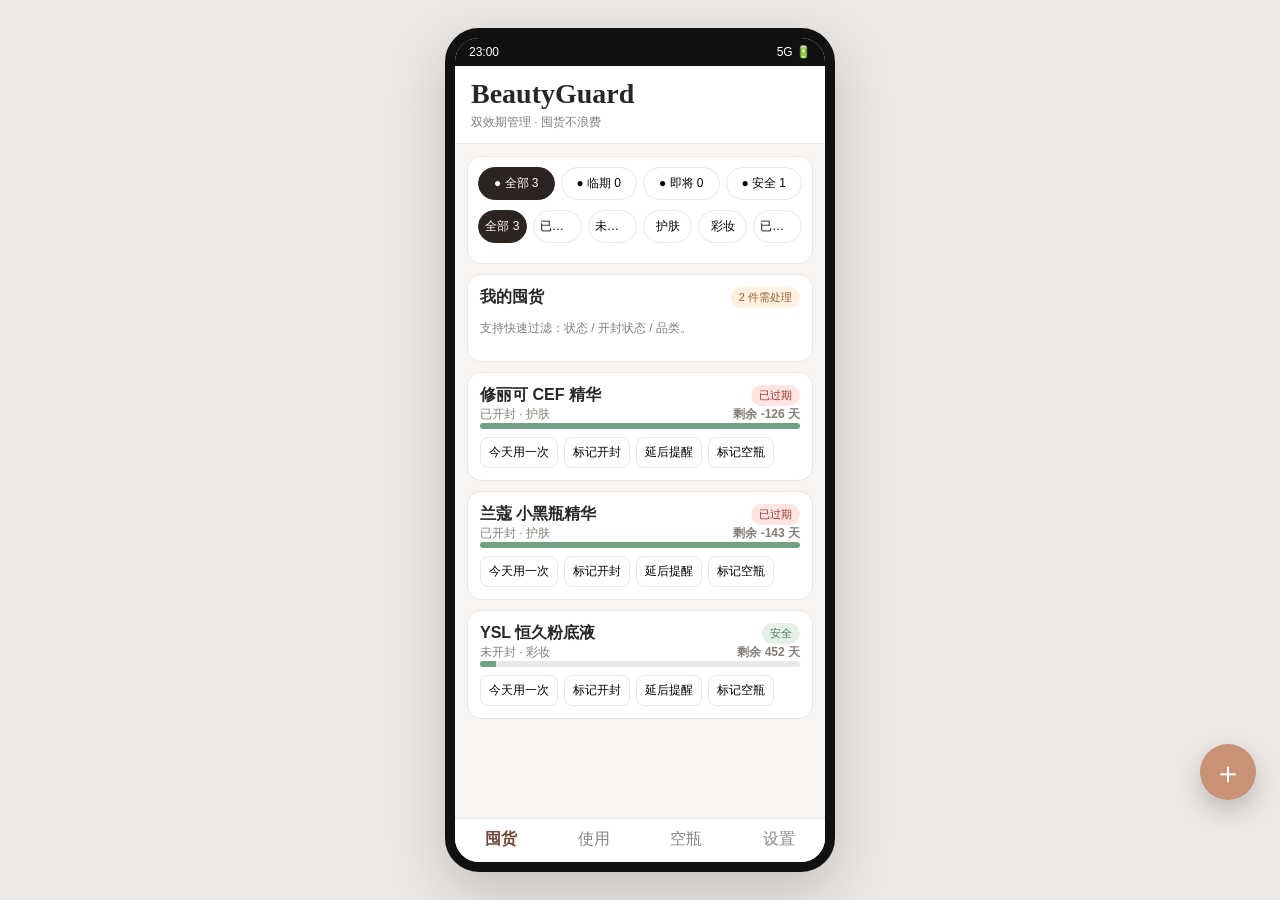
==== commit c0f75332: "Update HTML shells to include quick-filter tag layout" ====
--- a/mobile_preview.html
+++ b/mobile_preview.html
@@ -15,7 +15,25 @@
     </header>
 
     <main class="content">
-      <section id="screen-inventory" class="screen"></section>
+      <section id="screen-inventory" class="screen">
+        <div class="toolbar-wrap" id="inventoryQuickFilters">
+          <div class="toolbar status-row">
+            <button class="chip active" data-quick-filter="all">● 全部</button>
+            <button class="chip" data-quick-filter="near">● 临期</button>
+            <button class="chip" data-quick-filter="soon">● 即将</button>
+            <button class="chip" data-quick-filter="safe">● 安全</button>
+          </div>
+          <div class="toolbar filter-row">
+            <button class="chip active" data-quick-filter="all">全部</button>
+            <button class="chip" data-quick-filter="opened">已开封</button>
+            <button class="chip" data-quick-filter="sealed">未开封</button>
+            <button class="chip" data-quick-filter="skincare">护肤</button>
+            <button class="chip" data-quick-filter="makeup">彩妆</button>
+            <button class="chip" data-quick-filter="expired">已过期</button>
+          </div>
+        </div>
+        <div class="card muted">加载中...</div>
+      </section>
       <section id="screen-usage" class="screen hidden"></section>
       <section id="screen-empty" class="screen hidden"></section>
       <section id="screen-settings" class="screen hidden"></section>
--- a/src/styles.css
+++ b/src/styles.css
@@ -16,3 +16,8 @@
 .grid2{display:grid;grid-template-columns:1fr 1fr;gap:8px}.primary{border:0;background:var(--pri);color:#fff;padding:11px 12px;border-radius:10px;font-weight:700;width:100%}.ghost{border:1px solid var(--line);background:#fff;padding:6px 10px;border-radius:8px;cursor:pointer}
 .action{display:flex;gap:6px;margin-top:8px}.action button{border:1px solid var(--line);background:#fff;border-radius:8px;padding:6px 8px;font-size:12px;cursor:pointer}
 .kpis{display:grid;grid-template-columns:1fr 1fr;gap:8px}
+
+.toolbar-wrap{background:#fff;border:1px solid var(--line);border-radius:14px;padding:10px;margin-bottom:10px}
+.status-row{display:grid;grid-template-columns:repeat(4,1fr);gap:6px}
+.filter-row{display:grid;grid-template-columns:repeat(6,minmax(0,1fr));gap:6px;margin-top:8px}
+.status-row .chip,.filter-row .chip{padding:7px 6px;text-align:center;white-space:nowrap;overflow:hidden;text-overflow:ellipsis}
